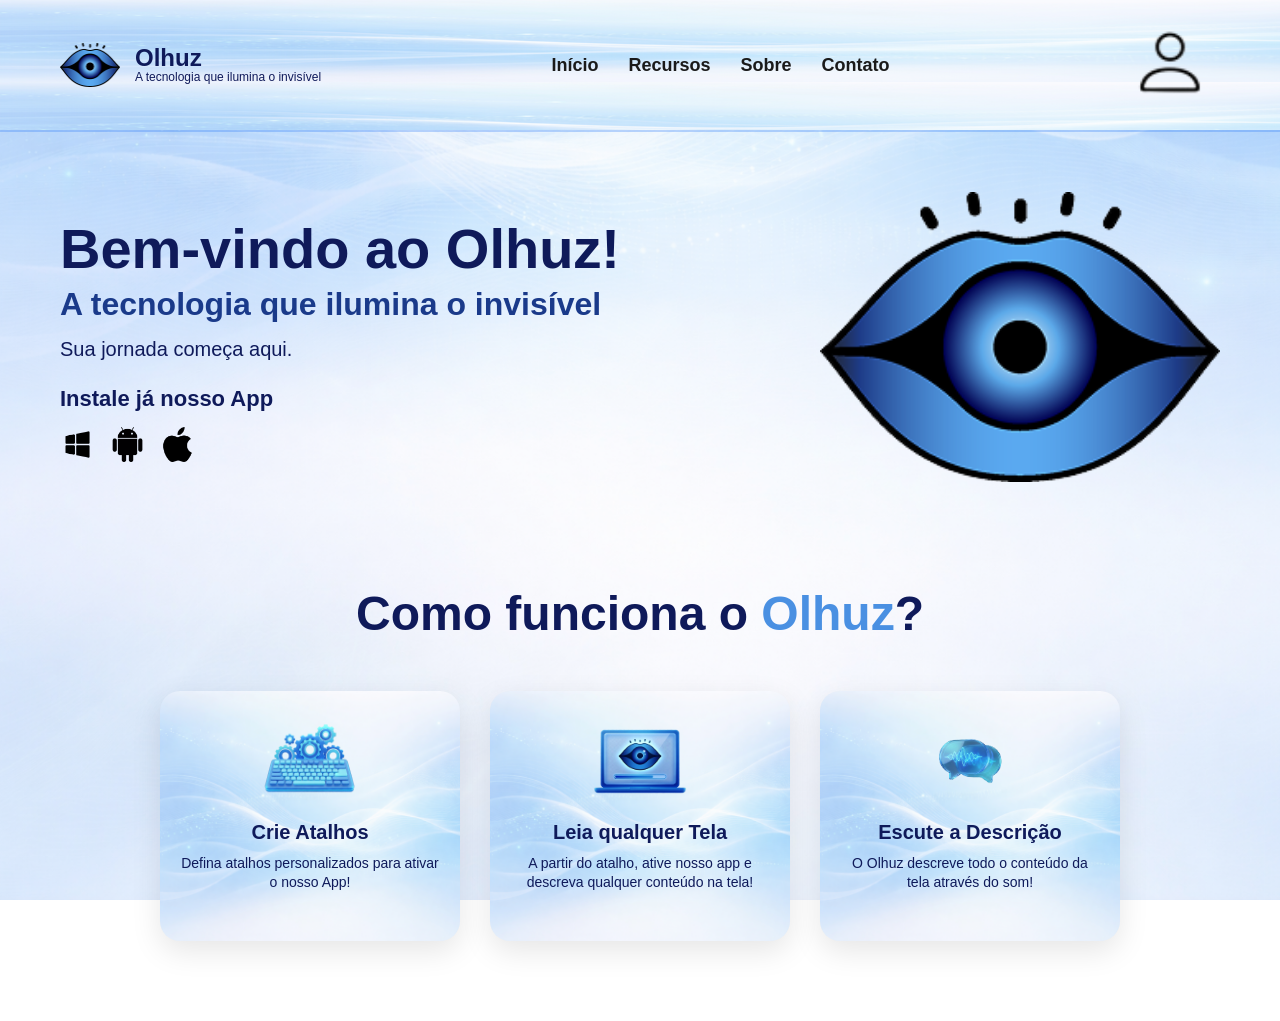
==== Inicial/Index.html @ 65289d46 "Add files via upload" ====
<!DOCTYPE html>
<html lang="pt-br">
<head>
  <meta charset="UTF-8">
  <meta name="viewport" content="width=device-width, initial-scale=1.0">
  <title>Olhuz - Tecnologia que ilumina</title>
  <link rel="stylesheet" href="style.css">
</head>
<body>

<header>
  <div class="logo-group">
    <img src="../Image/logoOlhuz.png" alt="Olhuz Logo" class="logo-img">
    <div class="brand-text">
      <h2>Olhuz</h2>
      <p>A tecnologia que ilumina o invisível</p>
    </div>
  </div>

  <nav class="menu-principal">
    <a href="#">Início</a>
    <a href="#">Recursos</a>
    <a href="#">Sobre</a>
    <a href="#">Contato</a>
  </nav>

  <div class="auth-buttons">
  <a href="../Login/Login.html" class="btn-entrar">
    <img src="../Image/icone-perfil.png" alt="Login Icon" class="icon-login">
  </a>
</div>
   
  </div>
</header>

<hr>

<main>
  <section class="area-1">
    <div class="content-left">
      <h1>Bem-vindo ao Olhuz!</h1>
      <h2>A tecnologia que ilumina o invisível</h2>
      <p>Sua jornada começa aqui.</p>
      
      <div class="download-section">
        <h3>Instale já nosso App</h3>
        <div class="icones">
          <img src="../Image/icone-windows.png" alt="Windows">
          <img src="../Image/icone-android.png" alt="Android">
          <img src="../Image/icone-apple.png" alt="Apple">
        </div>
      </div>
    </div>

    <div class="logo-inicial">
      <img src="../Image/logoOlhuz.png" alt="Olhuz Gigante">
    </div>
  </section>

  <section class="area-2">
    <h2>Como funciona o <span class="destaque">Olhuz</span>?</h2>

    <div class="cards">
      <div class="card">
        <div class="card-icon"><img src="../Image/teclado.png" alt="teclado"></div>
        <h3>Crie Atalhos</h3>
        <p>Defina atalhos personalizados para ativar o nosso App!</p>
      </div>

      <div class="card">
        <div class="card-icon"><img src="../Image/pc.png" alt="pc"></div>
        <h3>Leia qualquer Tela</h3>
        <p>A partir do atalho, ative nosso app e descreva qualquer conteúdo na tela!</p>
      </div>

      <div class="card">
        <div class="card-icon"><img src="../Image/BalaoDeFala.png" alt="balões de fala"></div>
        <h3>Escute a Descrição</h3>
        <p>O Olhuz descreve todo o conteúdo da tela através do som!</p>
      </div>
    </div>
  </section>
</main>

</body>
</html>
---- Inicial/style.css ----
@font-face {
  font-family: 'Myanmar Khyaya';
  src: url('./fonts/MyanmarKhyaya.ttf') format('truetype');
}

/* RESET */
* {
  margin: 0;
  padding: 0;
  box-sizing: border-box;
}

body {
  font-family: 'Myanmar Khyaya', sans-serif;
  background: url("../Image/FundoOlhuz.png") no-repeat center center fixed;
  background-size: cover;
  color: #0F1A5A;
  overflow-x: hidden;
}

:root {
  --padding-lateral: clamp(20px, 5vw, 60px);
}

/* DIVISÓRIA */
hr {
  border: none;
  height: 2px;
  background-color: #2f7cf6;
  width: 100%;
  opacity: 0.3;
}

/* HEADER */
header {
  width: 100%;
  padding: 15px var(--padding-lateral);
  display: flex;
  align-items: center;
  justify-content: space-between;
  background: url(../Image/HeaderOlhuz.png);
}

.logo-group {
  display: flex;
  align-items: center;
  gap: 15px;
}

.logo-img {
  width: 60px; /* Reduzido para caber melhor */
}

.brand-text h2 {
  font-size: 24px;
  line-height: 1;
}

.brand-text p {
  font-size: 12px;
}

/* MENU */
.menu-principal {
  display: flex;
  gap: 30px;
}

.menu-principal a {
  font-size: 18px;
  font-weight: bold;
  text-decoration: none;
  color: #1A1A1A;
  transition: 0.3s;
}

.menu-principal a:hover {
  color: #4A90E2;
}





.btn-entrar {
  background: none;
  border: none;
  padding: 0;
  cursor: pointer;
  width: 120px; /* Ajuste para o tamanho da imagem */
}

.btn-entrar img {
  width: 100px; /* tamanho que você quiser */
  display: block;
}


/* AREA 1 (HERO) */
.area-1 {
  width: 100%;
  padding: 60px var(--padding-lateral); /* Reduzido de 120px */
  display: flex;
  align-items: center;
  justify-content: space-between;
  gap: 40px;
}

.content-left {
  max-width: 600px;
}

.area-1 h1 {
  font-size: clamp(32px, 5vw, 56px); /* Reduzido */
  margin-bottom: 5px;
}

.area-1 h2 {
  font-size: clamp(20px, 3vw, 32px);
  color: #1a3a8a;
}

.area-1 p {
  font-size: 20px;
  margin-top: 15px;
}

.download-section h3 {
  font-size: 22px;
  margin-top: 25px;
}

.icones {
  display: flex;
  gap: 15px;
  margin-top: 15px;
}

.icones img {
  width: 35px;
  cursor: pointer;
}

.logo-inicial img {
  width: min(400px, 35vw); /* Reduzido para não empurrar o layout */
}

/* AREA 2 (CARDS) */
.area-2 {
  width: 100%;
  padding: 40px var(--padding-lateral) 80px;
  text-align: center;
}

.area-2 h2 {
  font-size: clamp(28px, 4vw, 48px);
  margin-bottom: 50px;
}

.cards {
  display: flex;
  gap: 30px;
  justify-content: center;
  flex-wrap: wrap;
}

.card {
  width: 300px; /* Reduzido de 360px */
  min-height: 250px;
  border-radius: 20px;
  background: white; /* Fallback caso a imagem falhe */
  background-image: url('../Image/CardsOlhuz.png'); 
  background-size: cover;
  box-shadow: 0 10px 30px rgba(0,0,0,0.1);
  display: flex;
  flex-direction: column;
  align-items: center;
  padding: 20px;
  transition: transform 0.3s;
}

.card:hover {
    transform: translateY(-5px);
}

.card-icon {
    height: 100px;
    display: flex;
    align-items: center;
}

.card img {
  width: 120px;
}

.card h3 {
  font-size: 20px;
  margin: 10px 0;
}

.card p {
  font-size: 14px;
  line-height: 1.4;
}

.destaque {
  color: #4A90E2;
}

/* 📱 RESPONSIVO */
@media (max-width: 1024px) {
    .menu-principal { gap: 15px; }
    .area-1 { flex-direction: column; text-align: center; }
    .icones { justify-content: center; }
}

@media (max-width: 768px) {
  header { flex-direction: column; gap: 15px; }
  .auth-buttons { width: 100%; justify-content: center; }
}
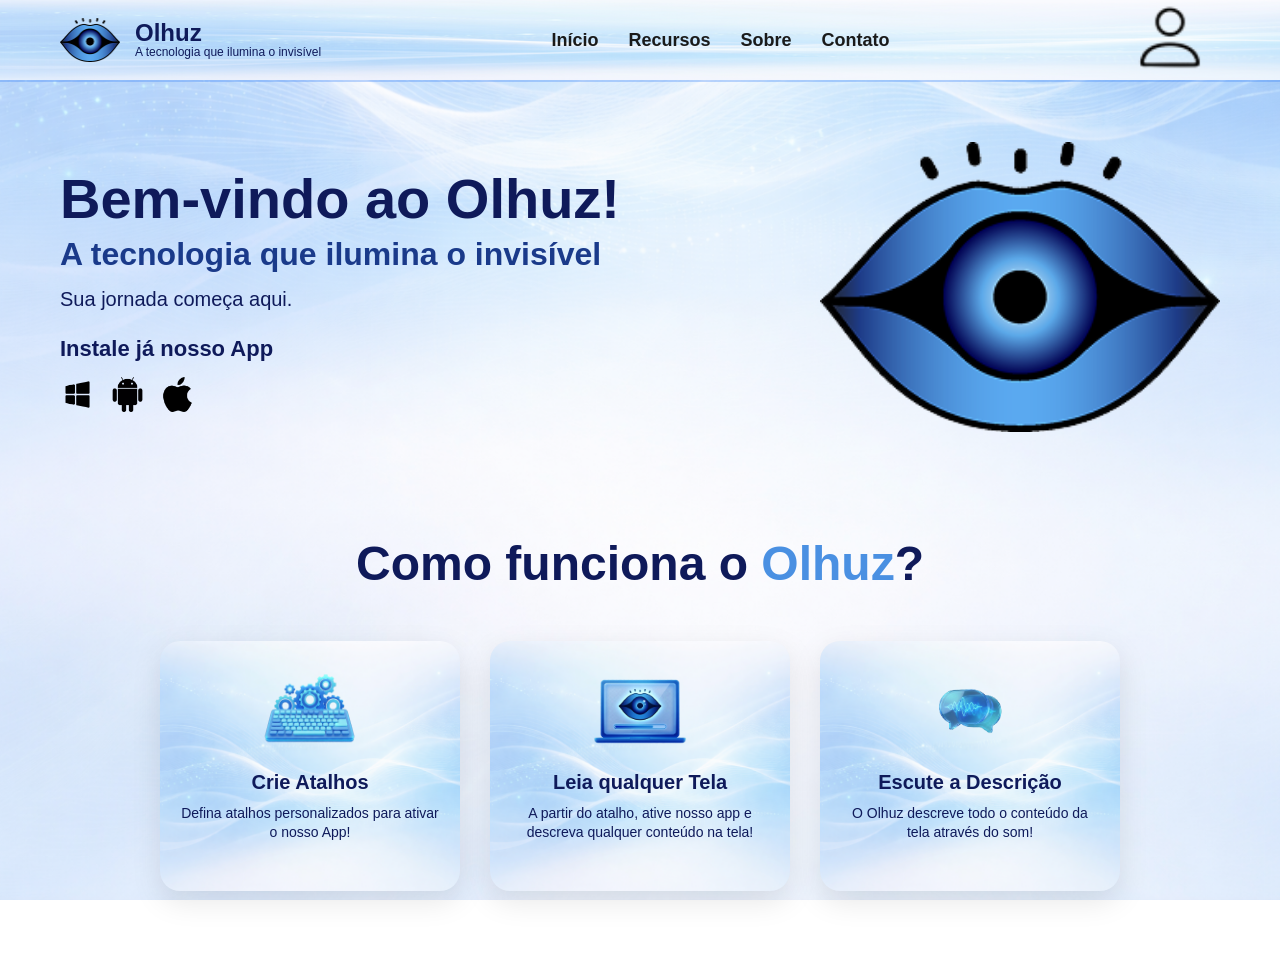
==== commit 054e21dd: "Add files via upload" ====
--- a/Inicial/Index.html
+++ b/Inicial/Index.html
@@ -18,7 +18,7 @@
   </div>
 
   <nav class="menu-principal">
-    <a href="#">Início</a>
+    <a href="../Inicial/Index.html">Início</a>
     <a href="#">Recursos</a>
     <a href="#">Sobre</a>
     <a href="#">Contato</a>
--- a/Inicial/style.css
+++ b/Inicial/style.css
@@ -34,12 +34,14 @@
 
 /* HEADER */
 header {
-  width: 100%;
-  padding: 15px var(--padding-lateral);
-  display: flex;
-  align-items: center;
+  height: 80px;
+  padding: 0 60px;
+  display: flex;
   justify-content: space-between;
+  align-items: center;
   background: url(../Image/HeaderOlhuz.png);
+  position: relative;
+  z-index: 2;
 }
 
 .logo-group {
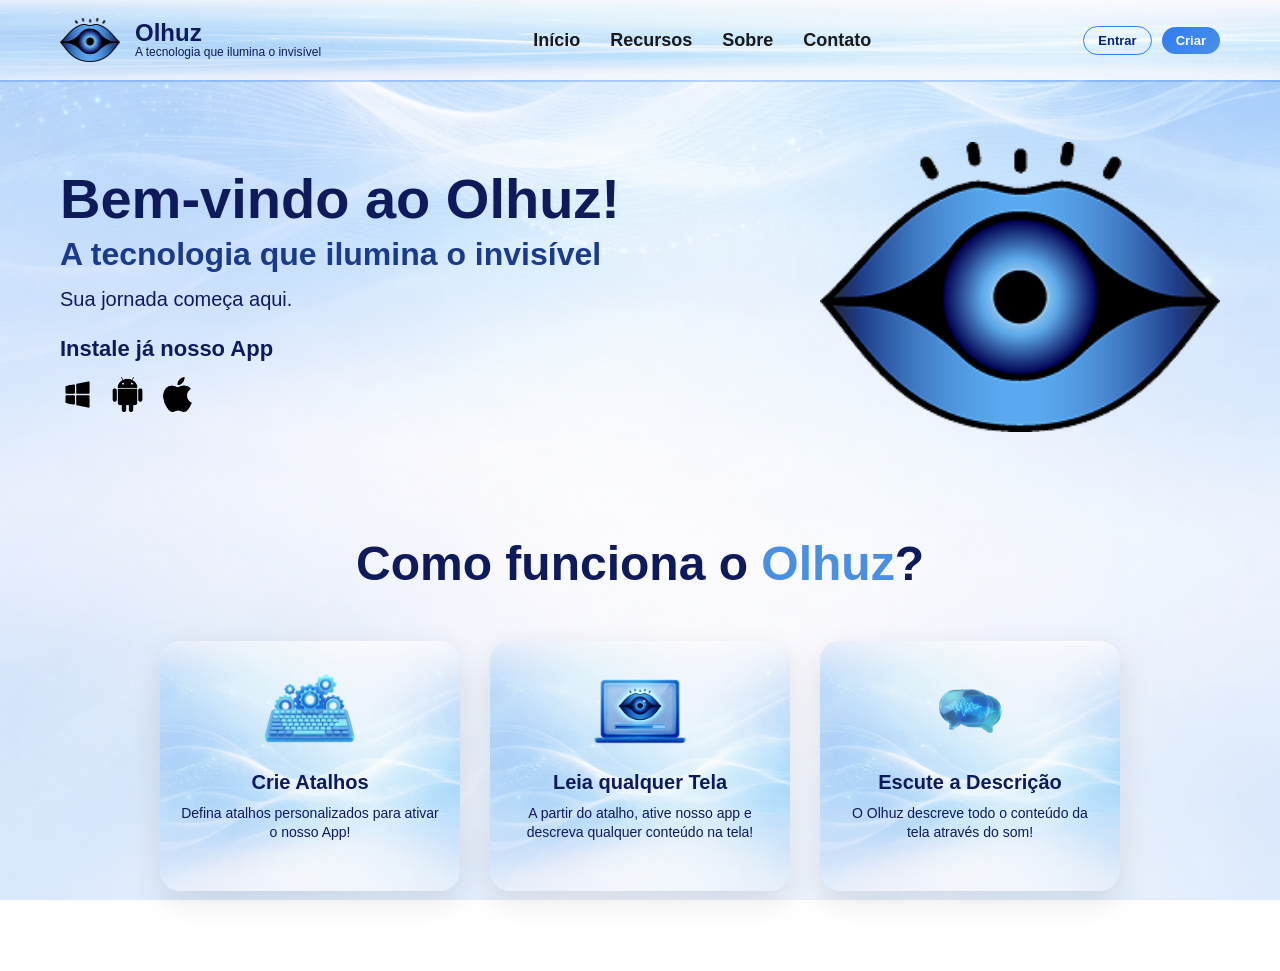
==== commit 0b7106e7: "Refactor authentication buttons: update styles and structure for improved usability" ====
--- a/Inicial/Index.html
+++ b/Inicial/Index.html
@@ -25,9 +25,8 @@
   </nav>
 
   <div class="auth-buttons">
-  <a href="../Login/Login.html" class="btn-entrar">
-    <img src="../Image/icone-perfil.png" alt="Login Icon" class="icon-login">
-  </a>
+  <a href="../Login/Login.html" class="btn entrar">Entrar</a>
+  <a href="../CriarConta/CriarConta.html" class="btn criar">Criar</a>
 </div>
    
   </div>
--- a/Inicial/style.css
+++ b/Inicial/style.css
@@ -84,20 +84,44 @@
 
 
 
-
-.btn-entrar {
-  background: none;
+.auth-buttons {
+  display: flex;
+  gap: 10px;
+  align-items: center;
+}
+
+.btn {
+  padding: 6px 14px;
+  border-radius: 20px;
+  font-size: 13px;
+  font-weight: 600;
+  text-decoration: none;
+  transition: 0.3s ease;
+}
+
+/* Botão Entrar (mais discreto) */
+.btn.entrar {
+  background: transparent;
+  color: #002480;
+  border: 1.5px solid #2f7cf6;
+}
+
+.btn.entrar:hover {
+  background: #2f7cf6;
+  color: white;
+}
+
+/* Botão Criar Conta (mais chamativo) */
+.btn.criar {
+  background: linear-gradient(135deg, #2f7cf6, #4A90E2);
+  color: white;
   border: none;
-  padding: 0;
-  cursor: pointer;
-  width: 120px; /* Ajuste para o tamanho da imagem */
-}
-
-.btn-entrar img {
-  width: 100px; /* tamanho que você quiser */
-  display: block;
-}
-
+}
+
+.btn.criar:hover {
+  transform: translateY(-2px);
+  box-shadow: 0 4px 12px rgba(47, 124, 246, 0.4);
+}
 
 /* AREA 1 (HERO) */
 .area-1 {
